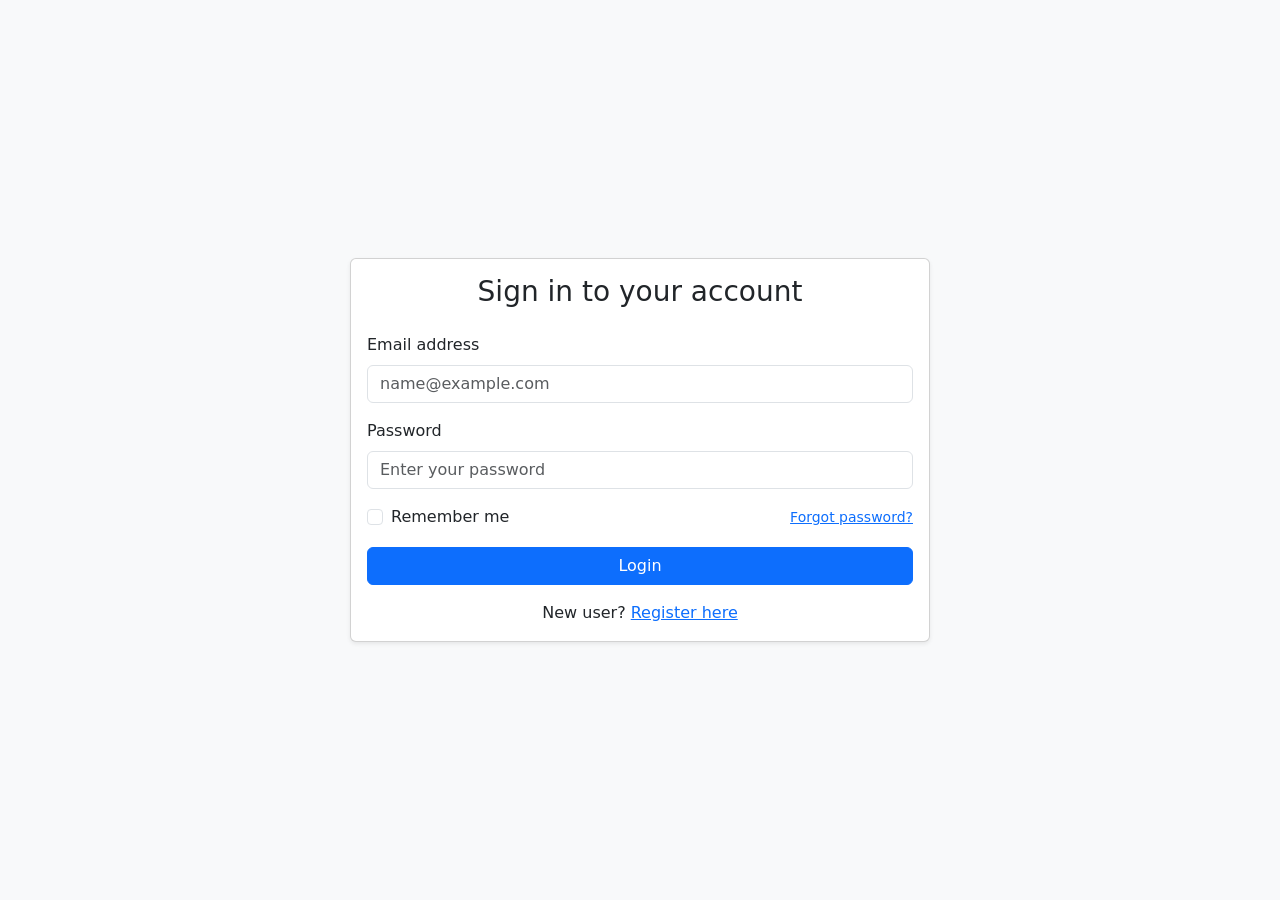
==== Frontend/login.html @ 0b737622 "first commit" ====
<!DOCTYPE html>
<html lang="en">
<head>
    <meta charset="UTF-8">
    <meta name="viewport" content="width=device-width, initial-scale=1.0">
    <title>Login</title>
        <link href="https://cdn.jsdelivr.net/npm/bootstrap@5.3.8/dist/css/bootstrap.min.css" rel="stylesheet" integrity="sha384-sRIl4kxILFvY47J16cr9ZwB07vP4J8+LH7qKQnuqkuIAvNWLzeN8tE5YBujZqJLB" crossorigin="anonymous">

       <link rel="stylesheet" href="style.css">

</head>
<body>

    <div class="d-flex justify-content-center   align-items-center vh-100 bg-light">
        <div class="card shadow-sm" style="width: 580px;">
            <div class="card-body">
                <h3 class="card-title text-center mb-4">Sign in to your account</h3>
                <form>
                    <div class="mb-3">
                        <label for="email" class="form-label">Email address</label>
                        <input type="email" class="form-control" id="email" placeholder="name@example.com" required>
                    </div>
                    <div class="mb-3">
                        <label for="password" class="form-label">Password</label>
                        <input type="password" class="form-control" id="password" placeholder="Enter your password" required>
                    </div>
                    <div class="d-flex justify-content-between align-items-center mb-3">
                        <div class="form-check">
                            <input class="form-check-input" type="checkbox" value="" id="remember">
                            <label class="form-check-label" for="remember">Remember me</label>
                        </div>
                        <a href="#" class="small">Forgot password?</a>
                    </div>
                    <button id="log-button" type="submit" class="btn btn-primary w-100">Login</button>
                    <p class="text-center mt-3 mb-0">New user? <a href="register.html">Register here</a></p>
                </form>
            </div>
        </div>
    </div>
    <script>
        document.addEventListener('DOMContentLoaded', function () {
            const form = document.querySelector('form');
            const emailInput = document.getElementById('email');
            const passwordInput = document.getElementById('password');

            form.addEventListener('submit', function (event) {
                event.preventDefault();
                const email = emailInput.value.trim();
                const password = passwordInput.value.trim();

                if (!email || !password) {
                    alert('Fill this field');
                    if (!email) {
                        emailInput.focus();
                    } else {
                        passwordInput.focus();
                    }
                    return;
                }

                const directPassword = localStorage.getItem(email);
                if (directPassword !== null) {
                    if (directPassword === password) {
                        alert('Login successful');
                        window.location.href = 'dashboard.html';
                    } else {
                        alert('Wrong email or password');
                    }
                    return;
                }

                const users = getRegisteredUsers();
                const userMatch = users.find(user => user.email === email && user.password === password);
                if (userMatch) {
                    alert('Login successful');
                    window.location.href = 'dashboard.html';
                } else {
                    alert('Wrong email or password');
                }
            });

            function getRegisteredUsers() {
                const users = [];
                const possibleKeys = ['users', 'registeredUsers', 'user'];

                for (const key of possibleKeys) {
                    const raw = localStorage.getItem(key);
                    if (!raw) {
                        continue;
                    }

                    try {
                        const parsed = JSON.parse(raw);
                        if (Array.isArray(parsed)) {
                            parsed.forEach(item => {
                                if (item && typeof item === 'object' && 'email' in item && 'password' in item) {
                                    users.push({ email: item.email, password: item.password });
                                }
                            });
                        } else if (parsed && typeof parsed === 'object' && 'email' in parsed && 'password' in parsed) {
                            users.push({ email: parsed.email, password: parsed.password });
                        }
                    } catch (error) {
                        // ignore invalid JSON
                    }
                }

                const storedEmail = localStorage.getItem('email');
                const storedPassword = localStorage.getItem('password');
                if (storedEmail && storedPassword) {
                    users.push({ email: storedEmail, password: storedPassword });
                }

                return users;
            }
        });
    </script>
    <script src="https://cdn.jsdelivr.net/npm/bootstrap@5.3.8/dist/js/bootstrap.bundle.min.js" integrity="sha384-FKyoEForCGlyvwx9Hj09JcYn3nv7wiPVlz7YYwJrWVcXK/BmnVDxM+D2scQbITxI" crossorigin="anonymous"></script>
</body>

</html>
---- Frontend/style.css ----
/* div{
    text-align : center;
    background-color : rgb(12, 190, 221);
} */

.register-container{
    background-color : rgb(155, 246, 196);
    text-align : center;
    width : 400px;
}

.login-container{
    background-color : rgb(29, 110, 66);
    text-align : center;
    width : 400px;
}
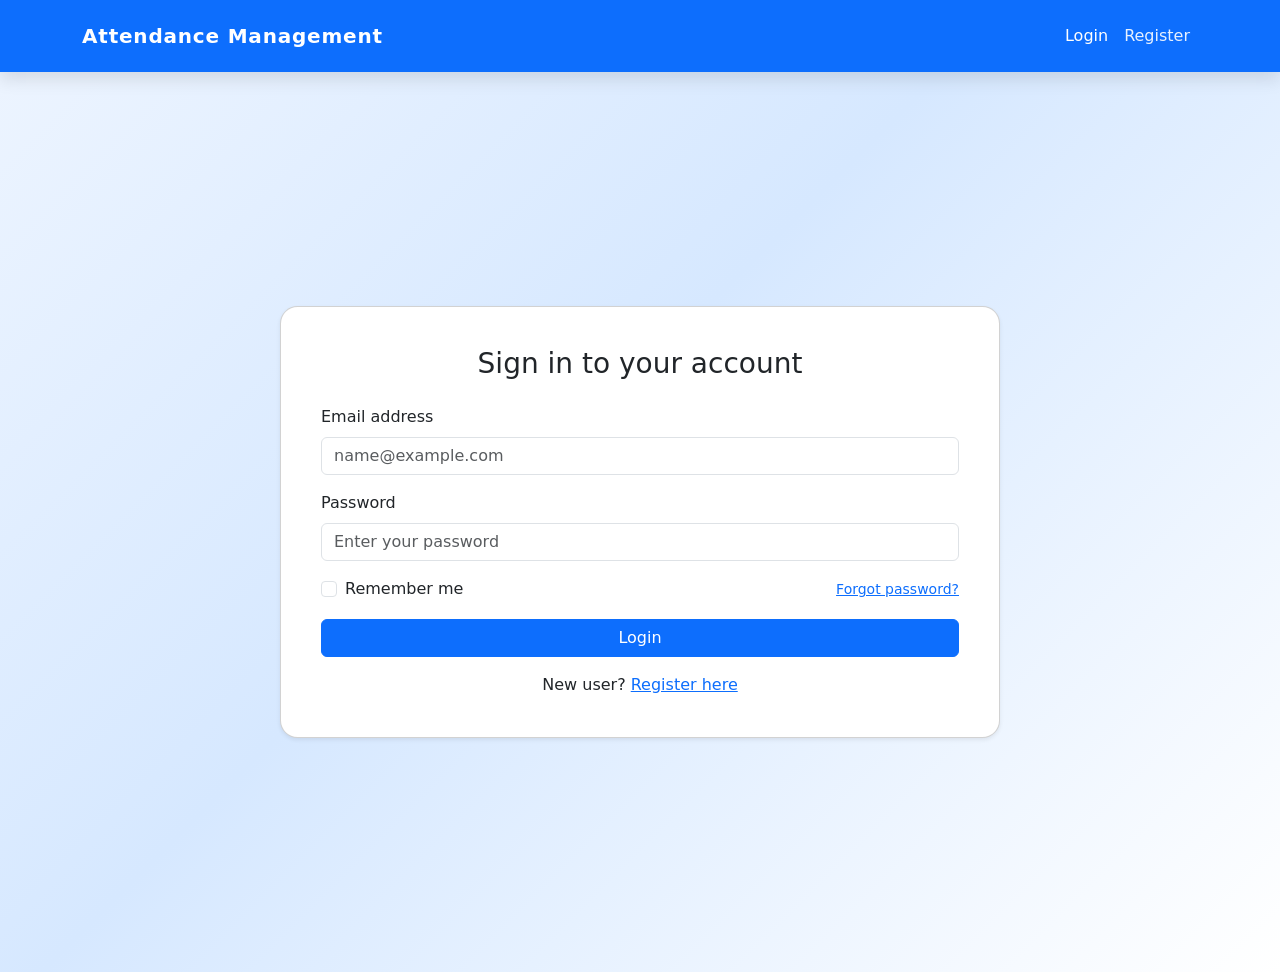
==== commit a809f517: "new commit" ====
--- a/Frontend/login.html
+++ b/Frontend/login.html
@@ -7,12 +7,62 @@
         <link href="https://cdn.jsdelivr.net/npm/bootstrap@5.3.8/dist/css/bootstrap.min.css" rel="stylesheet" integrity="sha384-sRIl4kxILFvY47J16cr9ZwB07vP4J8+LH7qKQnuqkuIAvNWLzeN8tE5YBujZqJLB" crossorigin="anonymous">
 
        <link rel="stylesheet" href="style.css">
+        <style>
+            body {
+                min-height: 100vh;
+                background: linear-gradient(135deg, #eef5ff 0%, #d6e8ff 45%, #ffffff 100%);
+            }
+            .navbar {
+                padding: 1rem 1.5rem;
+                box-shadow: 0 0.5rem 1rem rgba(0, 0, 0, 0.1);
+            }
+            .navbar-brand {
+                font-weight: 700;
+                letter-spacing: 0.04em;
+            }
+            .navbar-nav .nav-link {
+                color: rgba(255, 255, 255, 0.9);
+            }
+            .navbar-nav .nav-link:hover {
+                color: #ffffff;
+            }
+            .login-wrapper {
+                min-height: 100vh;
+                padding: 3rem 1rem;
+            }
+            .login-card {
+                width: 720px;
+                max-width: 100%;
+                border-radius: 1.1rem;
+            }
+            .login-card .card-body {
+                padding: 2.5rem;
+            }
+        </style>
 
 </head>
 <body>
 
-    <div class="d-flex justify-content-center   align-items-center vh-100 bg-light">
-        <div class="card shadow-sm" style="width: 580px;">
+    <nav class="navbar navbar-expand-lg navbar-dark bg-primary">
+        <div class="container">
+            <a class="navbar-brand" href="#">Attendance Management</a>
+            <button class="navbar-toggler" type="button" data-bs-toggle="collapse" data-bs-target="#navbarNav" aria-controls="navbarNav" aria-expanded="false" aria-label="Toggle navigation">
+                <span class="navbar-toggler-icon"></span>
+            </button>
+            <div class="collapse navbar-collapse justify-content-end" id="navbarNav">
+                <ul class="navbar-nav align-items-center">
+                    <li class="nav-item">
+                        <a class="nav-link active" aria-current="page" href="#">Login</a>
+                    </li>
+                    <li class="nav-item">
+                        <a class="nav-link" href="register.html">Register</a>
+                    </li>
+                </ul>
+            </div>
+        </div>
+    </nav>
+    <div class="login-wrapper d-flex justify-content-center align-items-center">
+        <div class="card shadow-sm login-card">
             <div class="card-body">
                 <h3 class="card-title text-center mb-4">Sign in to your account</h3>
                 <form>
